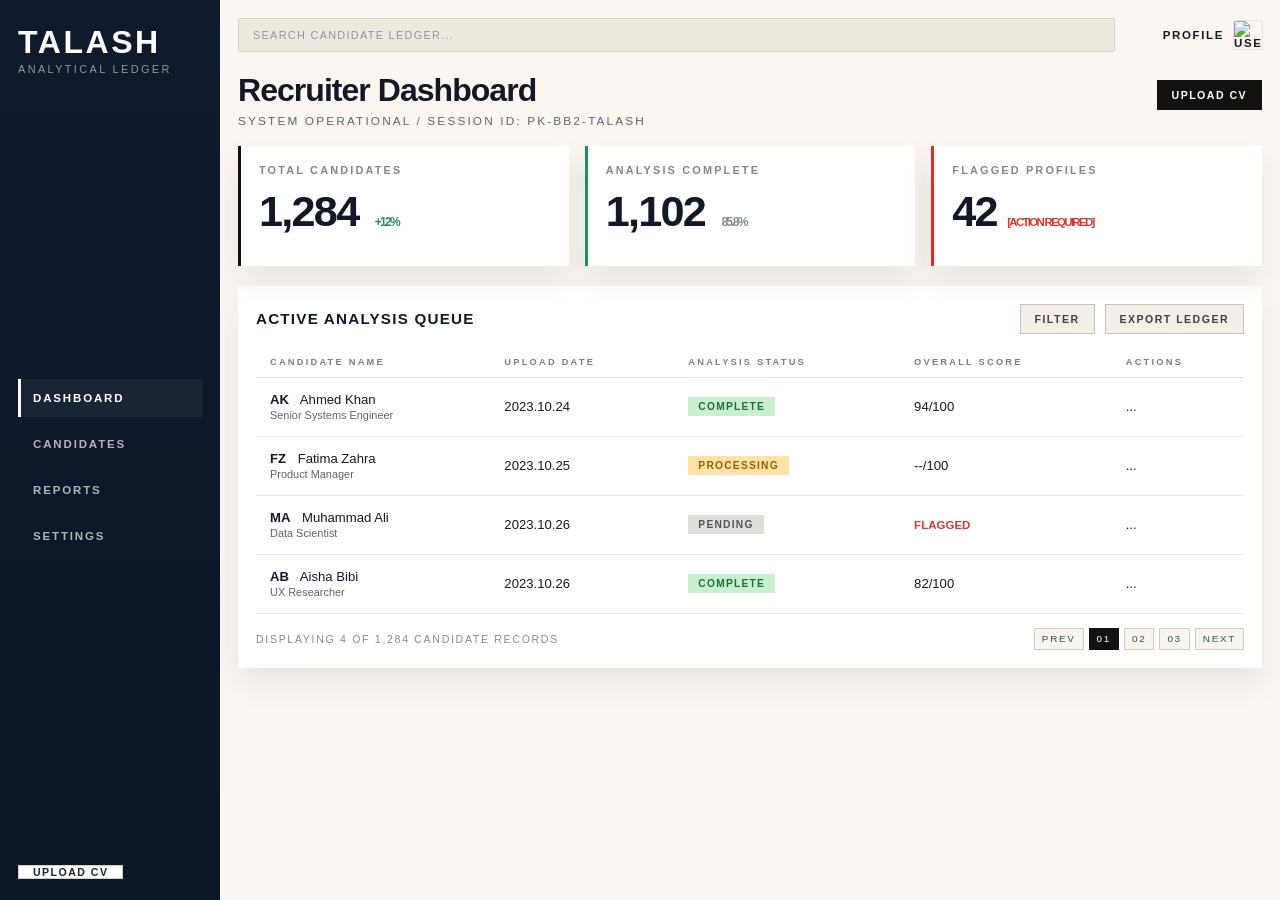
==== milestone_2/frontend/index.html @ eebe5d7f "Milestone 2 Complete: CV Pipeline, Analysis Engine, Fixed UI - Humanized Landing Page, Sidebar Consi" ====
<!DOCTYPE html>
<html lang="en">
<head>
    <meta charset="UTF-8">
    <meta name="viewport" content="width=device-width, initial-scale=1.0">
    <title>TALASH - Recruiter Dashboard</title>
    <link rel="stylesheet" href="css/style.css">
</head>
<body>
    <div class="container">
        <aside class="sidebar">
            <div class="logo">
                <h1>TALASH</h1>
                <p>ANALYTICAL LEDGER</p>
            </div>
            <nav>
                <ul>
                    <li class="active"><a href="index.html">DASHBOARD</a></li>
                    <li><a href="candidates.html">CANDIDATES</a></li>
                    <li><a href="reports.html">REPORTS</a></li>
                    <li><a href="settings.html">SETTINGS</a></li>
                </ul>
            </nav>
            <div class="upload-cv-sidebar">
                 <label for="cv-upload-input" class="btn-secondary">UPLOAD CV</label>
                 <input type="file" id="cv-upload-input" style="display: none;">
            </div>
        </aside>
        <main class="main-content">
            <header>
                <div class="search-bar">
                    <input type="text" placeholder="SEARCH CANDIDATE LEDGER...">
                </div>
                <div class="user-profile">
                    <span class="notifications"></span>
                    <span class="help"></span>
                    <div class="profile">
                        <span>PROFILE</span>
                        <img src="https://via.placeholder.com/30" alt="User Avatar">
                    </div>
                </div>
            </header>
            <section class="dashboard">
                <div class="dashboard-header">
                    <div>
                        <h2 class="page-title">Recruiter Dashboard</h2>
                        <p class="page-subtitle">System operational / Session ID: PK-BB2-TALASH</p>
                    </div>
                     <label for="cv-upload-main" class="btn-primary">UPLOAD CV</label>
                     <input type="file" id="cv-upload-main" style="display: none;">
                </div>
                <div class="stats">
                    <div class="stat-card">
                        <h3>TOTAL CANDIDATES</h3>
                        <p class="stat-number">1,284 <span class="increase">+12%</span></p>
                    </div>
                    <div class="stat-card">
                        <h3>ANALYSIS COMPLETE</h3>
                        <p class="stat-number">1,102 <span class="percentage">85.8%</span></p>
                    </div>
                    <div class="stat-card">
                        <h3>FLAGGED PROFILES</h3>
                        <p class="stat-number">42 <span class="action-required">[ACTION REQUIRED]</span></p>
                    </div>
                </div>
                <div class="analysis-queue">
                    <div class="queue-header">
                        <h3>ACTIVE ANALYSIS QUEUE</h3>
                        <div class="queue-actions">
                            <button>FILTER</button>
                            <button>EXPORT LEDGER</button>
                        </div>
                    </div>
                    <table>
                        <thead>
                            <tr>
                                <th>CANDIDATE NAME</th>
                                <th>UPLOAD DATE</th>
                                <th>ANALYSIS STATUS</th>
                                <th>OVERALL SCORE</th>
                                <th>ACTIONS</th>
                            </tr>
                        </thead>
                        <tbody>
                            <tr>
                                <td><strong>AK</strong> Ahmed Khan<br><small>Senior Systems Engineer</small></td>
                                <td>2023.10.24</td>
                                <td><span class="status complete">COMPLETE</span></td>
                                <td>94/100</td>
                                <td>...</td>
                            </tr>
                            <tr>
                                <td><strong>FZ</strong> Fatima Zahra<br><small>Product Manager</small></td>
                                <td>2023.10.25</td>
                                <td><span class="status processing">PROCESSING</span></td>
                                <td>--/100</td>
                                <td>...</td>
                            </tr>
                            <tr>
                                <td><strong>MA</strong> Muhammad Ali<br><small>Data Scientist</small></td>
                                <td>2023.10.26</td>
                                <td><span class="status pending">PENDING</span></td>
                                <td class="flagged">FLAGGED</td>
                                <td>...</td>
                            </tr>
                             <tr>
                                <td><strong>AB</strong> Aisha Bibi<br><small>UX Researcher</small></td>
                                <td>2023.10.26</td>
                                <td><span class="status complete">COMPLETE</span></td>
                                <td>82/100</td>
                                <td>...</td>
                            </tr>
                        </tbody>
                    </table>
                    <div class="pagination">
                        <span>DISPLAYING 4 OF 1,284 CANDIDATE RECORDS</span>
                        <div>
                            <a href="#">PREV</a>
                            <a href="#" class="active">01</a>
                            <a href="#">02</a>
                            <a href="#">03</a>
                            <a href="#">NEXT</a>
                        </div>
                    </div>
                </div>
            </section>
        </main>
    </div>
    <script src="js/main.js"></script>
</body>
</html>
---- milestone_2/frontend/css/style.css ----
:root {
    --navy: #0f1b2d;
    --navy-soft: #15253c;
    --canvas: #fbf7f0;
    --surface: #ffffff;
    --ink: #121826;
    --muted: #5d6472;
    --line: #e7e0d6;
    --green: #c8f0d0;
    --amber: #ffe2a8;
    --red: #f6c7c7;
    --shadow: 0 14px 30px rgba(18, 24, 38, 0.08);
}

* {
    box-sizing: border-box;
}

html, body {
    margin: 0;
    min-height: 100%;
}

body {
    font-family: "Segoe UI", Arial, sans-serif;
    background: var(--canvas);
    color: var(--ink);
}

a {
    color: inherit;
    text-decoration: none;
}

button,
.btn-primary,
.btn-secondary {
    font: inherit;
}

.container {
    display: flex;
    min-height: 100vh;
}

.sidebar {
    width: 220px;
    min-height: 100vh;
    padding: 24px 18px 20px;
    background: linear-gradient(180deg, var(--navy), #0b1626 100%);
    color: #fff;
    display: flex;
    flex-direction: column;
    justify-content: space-between;
    position: sticky;
    top: 0;
}

.logo h1 {
    margin: 0;
    font-size: 2rem;
    letter-spacing: 0.08em;
    font-weight: 800;
}

.logo p {
    margin: 2px 0 0;
    color: rgba(255, 255, 255, 0.55);
    font-size: 0.68rem;
    letter-spacing: 0.22em;
}

.sidebar nav ul {
    list-style: none;
    margin: 28px 0 0;
    padding: 0;
}

.sidebar nav li {
    margin-bottom: 8px;
}

.sidebar nav a {
    display: flex;
    align-items: center;
    min-height: 38px;
    padding: 10px 12px;
    border-radius: 0;
    color: rgba(255, 255, 255, 0.68);
    font-size: 0.72rem;
    font-weight: 700;
    letter-spacing: 0.16em;
    text-transform: uppercase;
    border-left: 3px solid transparent;
    transition: background-color 0.2s ease, color 0.2s ease, border-color 0.2s ease;
}

.sidebar nav li.active a,
.sidebar nav a:hover {
    color: #fff;
    background: rgba(255, 255, 255, 0.05);
    border-left-color: #fff;
}

.upload-cv-sidebar {
    margin-top: 24px;
}

.main-content {
    flex: 1;
    padding: 18px 18px 24px;
}

header {
    display: flex;
    align-items: center;
    justify-content: space-between;
    gap: 16px;
    margin-bottom: 22px;
}

.search-bar {
    flex: 1;
}

.search-bar input {
    width: 100%;
    max-width: 100%;
    height: 34px;
    padding: 0 14px;
    border: 1px solid #d9d1c4;
    background: #eee9df;
    color: var(--ink);
    outline: none;
    border-radius: 2px;
    text-transform: uppercase;
    font-size: 0.68rem;
    letter-spacing: 0.12em;
}

.search-bar input::placeholder {
    color: #90939b;
}

.user-profile {
    display: flex;
    align-items: center;
    gap: 16px;
}

.profile {
    display: flex;
    align-items: center;
    gap: 10px;
    font-size: 0.72rem;
    font-weight: 700;
    letter-spacing: 0.14em;
    text-transform: uppercase;
}

.profile img {
    width: 28px;
    height: 28px;
    border-radius: 2px;
    object-fit: cover;
    box-shadow: 0 0 0 1px rgba(18, 24, 38, 0.08);
}

.dashboard,
.analysis-queue {
    background: transparent;
}

.dashboard-header {
    display: flex;
    align-items: flex-start;
    justify-content: space-between;
    gap: 16px;
    margin-bottom: 18px;
}

.dashboard-header h2,
.page-title {
    margin: 0;
    font-size: 2rem;
    line-height: 1.05;
    letter-spacing: -0.03em;
}

.dashboard-header p,
.page-subtitle {
    margin: 6px 0 0;
    color: var(--muted);
    font-size: 0.74rem;
    letter-spacing: 0.18em;
    text-transform: uppercase;
}

.dashboard-header .btn-primary {
    margin-top: 6px;
}

.stats {
    display: grid;
    grid-template-columns: repeat(3, minmax(0, 1fr));
    gap: 16px;
    margin-bottom: 20px;
}

.stat-card,
.analysis-queue {
    background: var(--surface);
    box-shadow: var(--shadow);
}

.stat-card {
    padding: 18px 18px 16px;
    min-height: 120px;
    border-left: 3px solid #111;
}

.stat-card:nth-child(2) {
    border-left-color: #1d8f65;
}

.stat-card:nth-child(3) {
    border-left-color: #db2e2e;
}

.stat-card h3 {
    margin: 0 0 14px;
    color: #80858f;
    font-size: 0.68rem;
    letter-spacing: 0.2em;
    text-transform: uppercase;
}

.stat-number {
    margin: 0;
    font-size: 2.7rem;
    line-height: 1;
    font-weight: 700;
    letter-spacing: -0.04em;
}

.increase {
    color: #2d8a54;
    font-size: 0.75rem;
    font-weight: 700;
    margin-left: 6px;
}

.percentage {
    color: #848a94;
    font-size: 0.75rem;
    margin-left: 6px;
}

.action-required,
.flagged {
    color: #d43a2f;
    font-size: 0.72rem;
    font-weight: 700;
}

.analysis-queue {
    padding: 18px;
    border-radius: 0;
}

.queue-header {
    display: flex;
    align-items: center;
    justify-content: space-between;
    gap: 12px;
    margin-bottom: 14px;
}

.queue-header h3 {
    margin: 0;
    font-size: 0.95rem;
    letter-spacing: 0.08em;
    text-transform: uppercase;
}

.queue-actions {
    display: flex;
    gap: 10px;
}

button,
.btn-primary,
.btn-secondary,
.queue-actions button {
    height: 30px;
    padding: 0 14px;
    border-radius: 0;
    border: 1px solid #c8c2b9;
    background: #f3efe7;
    color: #3c4049;
    font-size: 0.66rem;
    font-weight: 700;
    letter-spacing: 0.14em;
    text-transform: uppercase;
    cursor: pointer;
}

.btn-primary {
    background: #111;
    border-color: #111;
    color: #fff;
    display: inline-flex;
    align-items: center;
    justify-content: center;
}

.btn-secondary {
    background: #fff;
    color: #1d2330;
    border-color: #d7d1c7;
}

table {
    width: 100%;
    border-collapse: collapse;
    background: #fff;
}

thead th {
    padding: 9px 14px 10px;
    text-align: left;
    font-size: 0.58rem;
    letter-spacing: 0.24em;
    color: #787d86;
    text-transform: uppercase;
    border-bottom: 1px solid var(--line);
}

tbody td {
    padding: 14px;
    border-bottom: 1px solid #efe8dc;
    font-size: 0.82rem;
    vertical-align: middle;
}

tbody tr:hover {
    background: rgba(240, 235, 223, 0.35);
}

tbody td small {
    color: var(--muted);
}

tbody td strong {
    display: inline-block;
    margin-right: 8px;
}

.status {
    display: inline-block;
    padding: 4px 10px;
    border-radius: 0;
    font-size: 0.64rem;
    font-weight: 700;
    letter-spacing: 0.12em;
    text-transform: uppercase;
}

.status.complete {
    background: var(--green);
    color: #1f6d38;
}

.status.processing {
    background: var(--amber);
    color: #916100;
}

.status.pending {
    background: #e0ded9;
    color: #4f5560;
}

.pagination {
    display: flex;
    align-items: center;
    justify-content: space-between;
    gap: 16px;
    margin-top: 14px;
    color: #848a94;
    font-size: 0.66rem;
    letter-spacing: 0.16em;
    text-transform: uppercase;
}

.pagination > div {
    display: flex;
    align-items: center;
    gap: 5px;
}

.pagination a {
    display: inline-flex;
    align-items: center;
    justify-content: center;
    min-width: 26px;
    height: 22px;
    padding: 0 7px;
    border: 1px solid #d5cdbc;
    background: #f8f5ef;
    font-size: 0.62rem;
    color: #444a55;
}

.pagination a.active {
    background: #111;
    color: #fff;
    border-color: #111;
}

.login-page {
    min-height: 100vh;
    display: grid;
    place-items: center;
    background: linear-gradient(180deg, #111c2d, #0d1524 100%);
}

.login-container {
    width: min(420px, calc(100vw - 40px));
    background: #fff;
    padding: 36px 34px;
    box-shadow: var(--shadow);
    border-top: 4px solid #111;
    text-align: center;
}

.login-container h2 {
    margin: 0;
    font-size: 1.9rem;
}

.login-container p {
    margin: 8px 0 24px;
    color: var(--muted);
}

.form-group {
    text-align: left;
    margin-bottom: 18px;
}

.form-group label {
    display: block;
    margin-bottom: 6px;
    font-size: 0.68rem;
    letter-spacing: 0.14em;
    text-transform: uppercase;
    color: #59606d;
}

.form-group input {
    width: 100%;
    height: 40px;
    padding: 0 12px;
    border: 1px solid #d8d0c2;
    background: #fbf8f2;
    outline: none;
}

.form-group input:focus,
.search-bar input:focus {
    border-color: #111;
}

@media (max-width: 1080px) {
    .stats {
        grid-template-columns: 1fr;
    }

    .dashboard-header,
    .queue-header,
    .pagination,
    header {
        flex-direction: column;
        align-items: stretch;
    }

    .sidebar {
        width: 200px;
    }
}

@media (max-width: 760px) {
    .container {
        flex-direction: column;
    }

    .sidebar {
        width: 100%;
        min-height: auto;
        position: static;
    }

    .main-content {
        padding: 14px;
    }
}
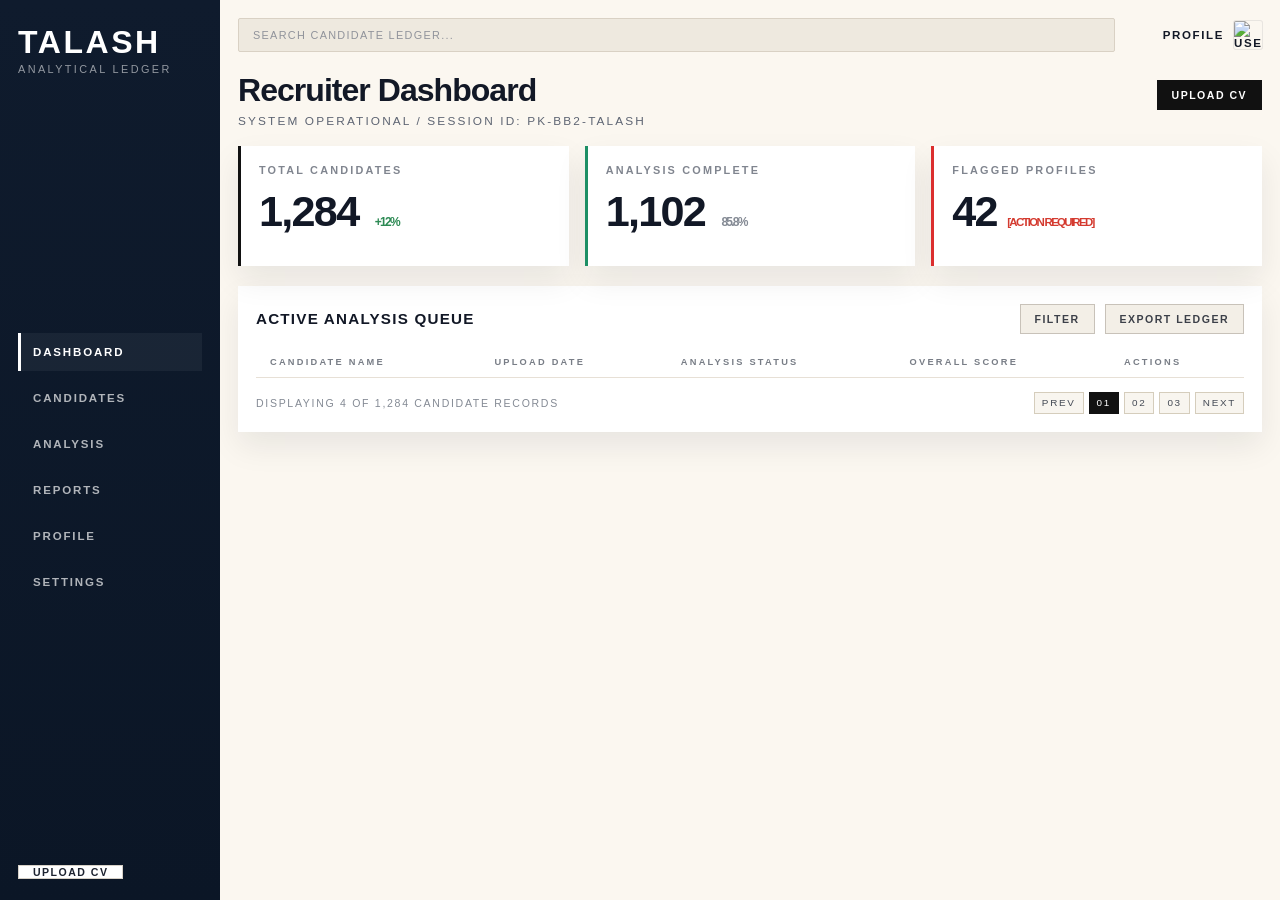
==== commit 0317aaf6: "Complete pipeline unification: LLM extraction → batch processing → analysis → frontend display EXTRA" ====
--- a/milestone_2/frontend/index.html
+++ b/milestone_2/frontend/index.html
@@ -17,7 +17,9 @@
                 <ul>
                     <li class="active"><a href="index.html">DASHBOARD</a></li>
                     <li><a href="candidates.html">CANDIDATES</a></li>
+                    <li><a href="analysis.html">ANALYSIS</a></li>
                     <li><a href="reports.html">REPORTS</a></li>
+                    <li><a href="profile.html">PROFILE</a></li>
                     <li><a href="settings.html">SETTINGS</a></li>
                 </ul>
             </nav>
@@ -81,35 +83,7 @@
                                 <th>ACTIONS</th>
                             </tr>
                         </thead>
-                        <tbody>
-                            <tr>
-                                <td><strong>AK</strong> Ahmed Khan<br><small>Senior Systems Engineer</small></td>
-                                <td>2023.10.24</td>
-                                <td><span class="status complete">COMPLETE</span></td>
-                                <td>94/100</td>
-                                <td>...</td>
-                            </tr>
-                            <tr>
-                                <td><strong>FZ</strong> Fatima Zahra<br><small>Product Manager</small></td>
-                                <td>2023.10.25</td>
-                                <td><span class="status processing">PROCESSING</span></td>
-                                <td>--/100</td>
-                                <td>...</td>
-                            </tr>
-                            <tr>
-                                <td><strong>MA</strong> Muhammad Ali<br><small>Data Scientist</small></td>
-                                <td>2023.10.26</td>
-                                <td><span class="status pending">PENDING</span></td>
-                                <td class="flagged">FLAGGED</td>
-                                <td>...</td>
-                            </tr>
-                             <tr>
-                                <td><strong>AB</strong> Aisha Bibi<br><small>UX Researcher</small></td>
-                                <td>2023.10.26</td>
-                                <td><span class="status complete">COMPLETE</span></td>
-                                <td>82/100</td>
-                                <td>...</td>
-                            </tr>
+                        <tbody id="dashboardTableBody">
                         </tbody>
                     </table>
                     <div class="pagination">
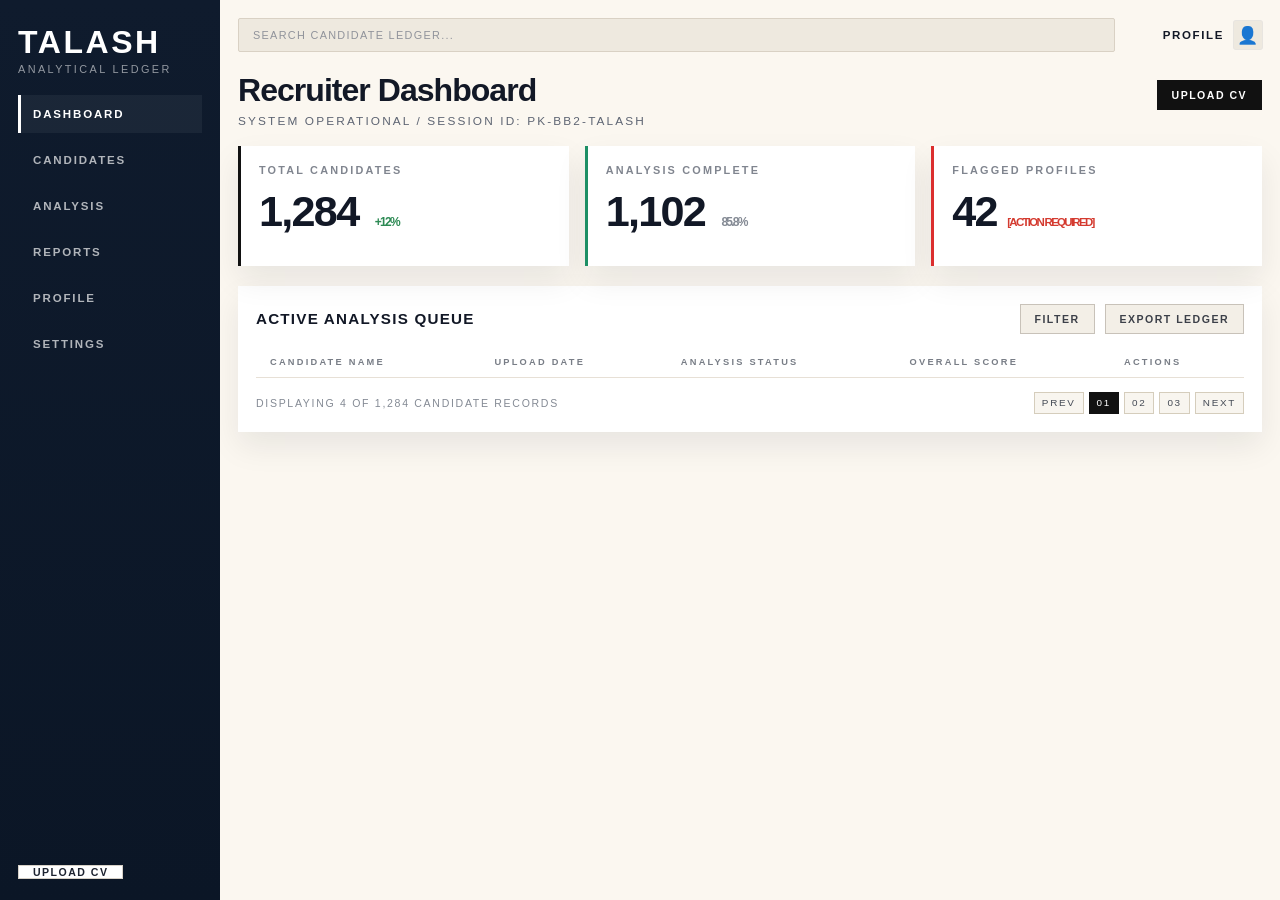
==== commit fd1c9044: "Improve milestone 2 fallback and UI" ====
--- a/milestone_2/frontend/index.html
+++ b/milestone_2/frontend/index.html
@@ -38,7 +38,7 @@
                     <span class="help"></span>
                     <div class="profile">
                         <span>PROFILE</span>
-                        <img src="https://via.placeholder.com/30" alt="User Avatar">
+                        <span class="avatar-icon" aria-label="User Avatar" role="img">👤</span>
                     </div>
                 </div>
             </header>
--- a/milestone_2/frontend/css/style.css
+++ b/milestone_2/frontend/css/style.css
@@ -56,6 +56,11 @@
     top: 0;
 }
 
+.sidebar nav {
+    flex: 1;
+    margin-top: 20px;
+}
+
 .logo h1 {
     margin: 0;
     font-size: 2rem;
@@ -72,12 +77,15 @@
 
 .sidebar nav ul {
     list-style: none;
-    margin: 28px 0 0;
+    margin: 0;
     padding: 0;
+    display: flex;
+    flex-direction: column;
+    gap: 8px;
 }
 
 .sidebar nav li {
-    margin-bottom: 8px;
+    margin: 0;
 }
 
 .sidebar nav a {
@@ -103,7 +111,7 @@
 }
 
 .upload-cv-sidebar {
-    margin-top: 24px;
+    margin-top: 20px;
 }
 
 .main-content {
@@ -164,6 +172,34 @@
     border-radius: 2px;
     object-fit: cover;
     box-shadow: 0 0 0 1px rgba(18, 24, 38, 0.08);
+}
+
+.avatar-icon {
+    width: 28px;
+    height: 28px;
+    display: inline-flex;
+    align-items: center;
+    justify-content: center;
+    border-radius: 2px;
+    font-size: 17px;
+    background: #eee9df;
+    box-shadow: 0 0 0 1px rgba(18, 24, 38, 0.08);
+}
+
+.chart-fallback {
+    position: absolute;
+    inset: 58px 20px 20px;
+    display: grid;
+    place-items: center;
+    padding: 16px;
+    text-align: center;
+    color: #6a7280;
+    font-size: 0.82rem;
+    line-height: 1.5;
+    border: 1px dashed #d8d0c2;
+    background: linear-gradient(180deg, rgba(251, 247, 240, 0.7), rgba(255, 255, 255, 0.9));
+    border-radius: 6px;
+    pointer-events: none;
 }
 
 .dashboard,
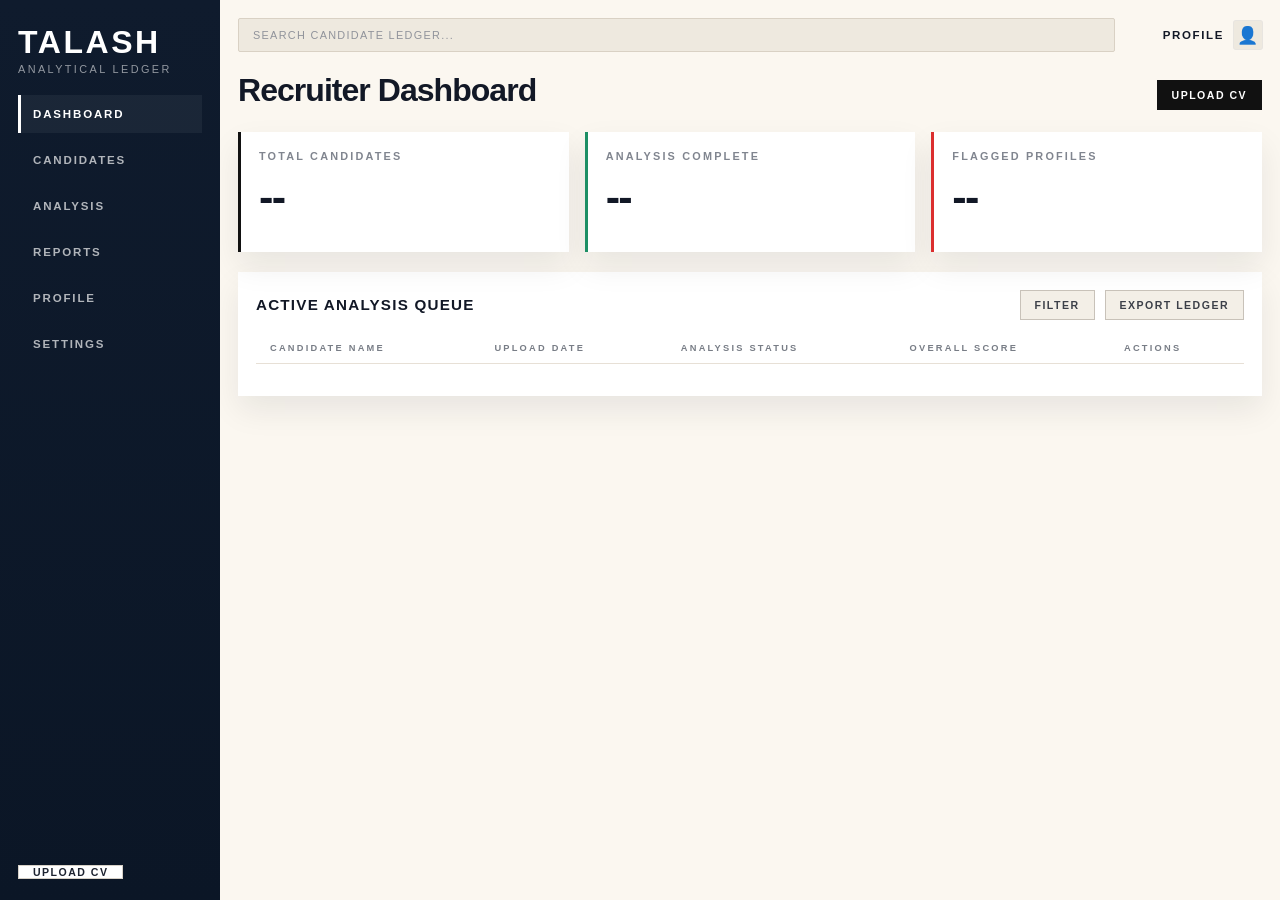
==== commit 1549f1c1: "Remove dashboard startup placeholder text and use dynamic record summary" ====
--- a/milestone_2/frontend/index.html
+++ b/milestone_2/frontend/index.html
@@ -46,7 +46,7 @@
                 <div class="dashboard-header">
                     <div>
                         <h2 class="page-title">Recruiter Dashboard</h2>
-                        <p class="page-subtitle">System operational / Session ID: PK-BB2-TALASH</p>
+                        <p class="page-subtitle"></p>
                     </div>
                      <label for="cv-upload-main" class="btn-primary">UPLOAD CV</label>
                      <input type="file" id="cv-upload-main" style="display: none;">
@@ -54,15 +54,15 @@
                 <div class="stats">
                     <div class="stat-card">
                         <h3>TOTAL CANDIDATES</h3>
-                        <p class="stat-number">1,284 <span class="increase">+12%</span></p>
+                        <p class="stat-number">--</p>
                     </div>
                     <div class="stat-card">
                         <h3>ANALYSIS COMPLETE</h3>
-                        <p class="stat-number">1,102 <span class="percentage">85.8%</span></p>
+                        <p class="stat-number">--</p>
                     </div>
                     <div class="stat-card">
                         <h3>FLAGGED PROFILES</h3>
-                        <p class="stat-number">42 <span class="action-required">[ACTION REQUIRED]</span></p>
+                        <p class="stat-number">--</p>
                     </div>
                 </div>
                 <div class="analysis-queue">
@@ -87,14 +87,7 @@
                         </tbody>
                     </table>
                     <div class="pagination">
-                        <span>DISPLAYING 4 OF 1,284 CANDIDATE RECORDS</span>
-                        <div>
-                            <a href="#">PREV</a>
-                            <a href="#" class="active">01</a>
-                            <a href="#">02</a>
-                            <a href="#">03</a>
-                            <a href="#">NEXT</a>
-                        </div>
+                        <span id="dashboardPageInfo"></span>
                     </div>
                 </div>
             </section>
